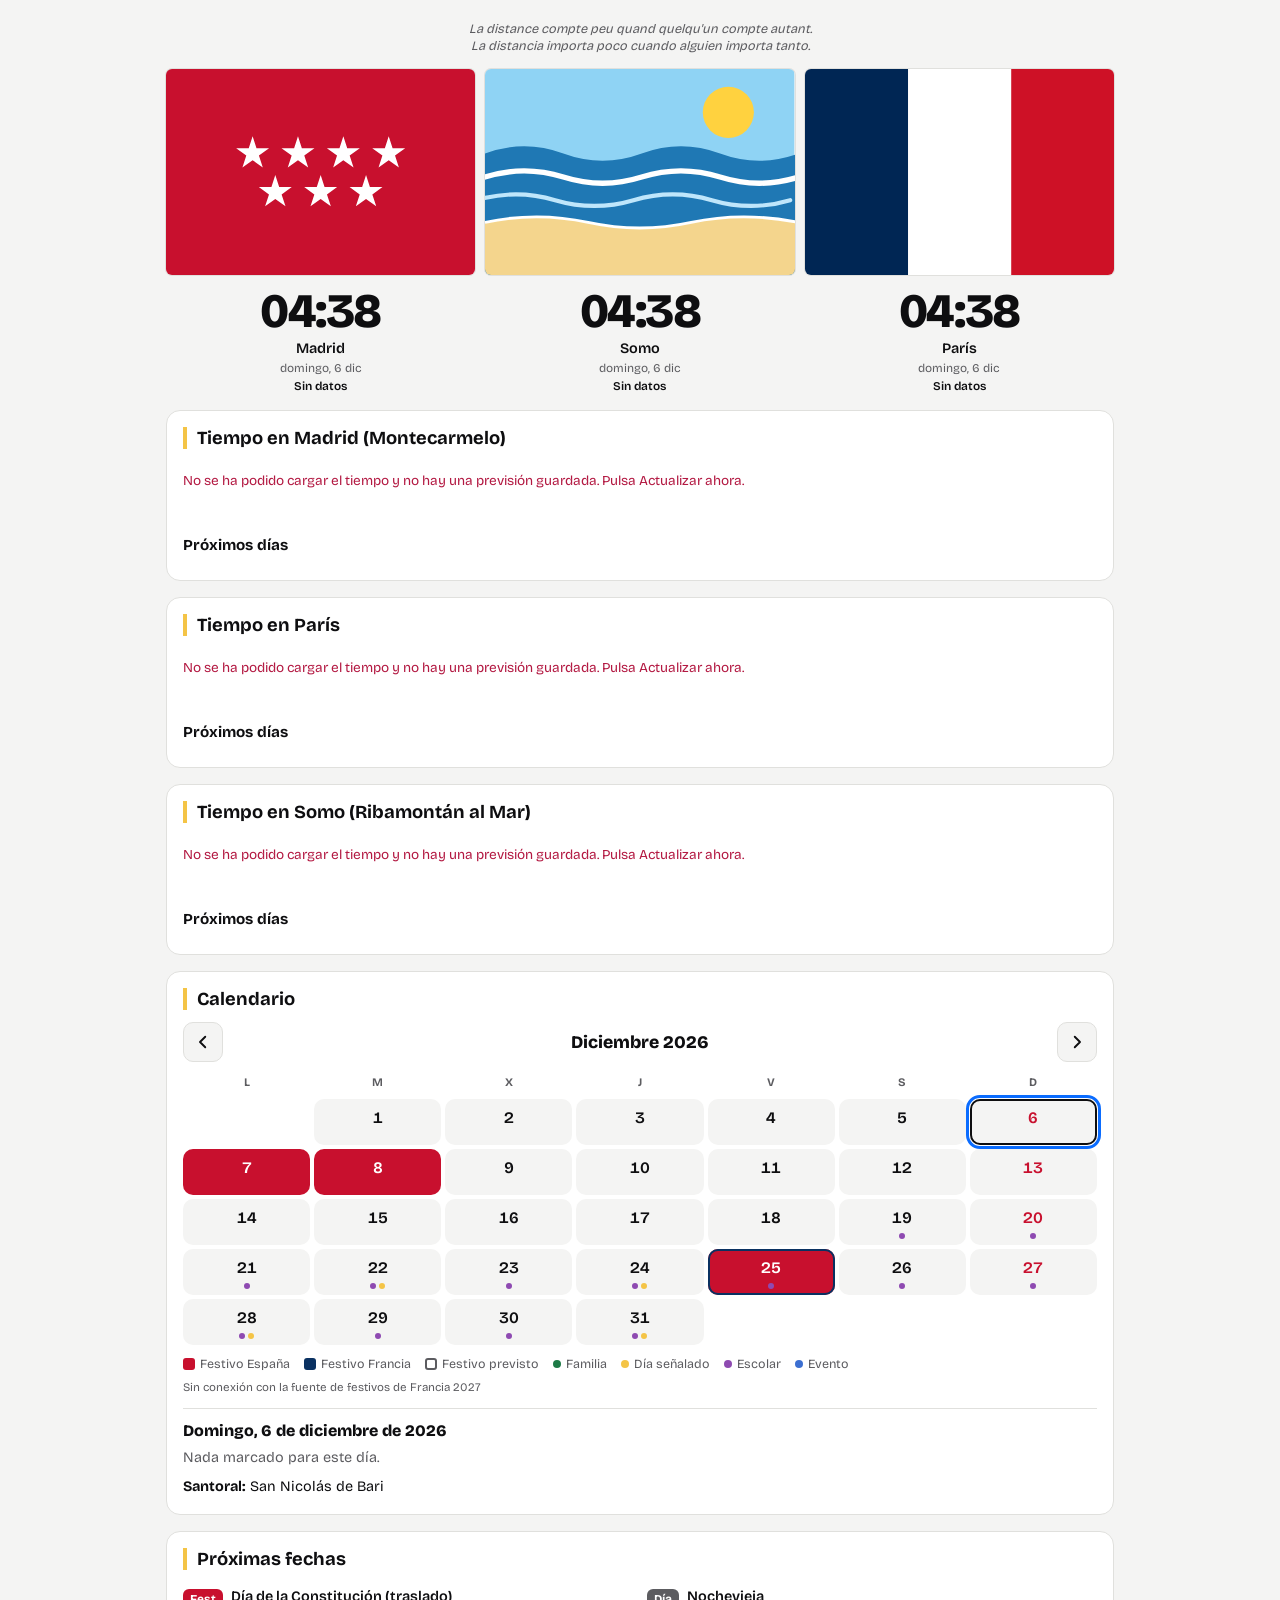
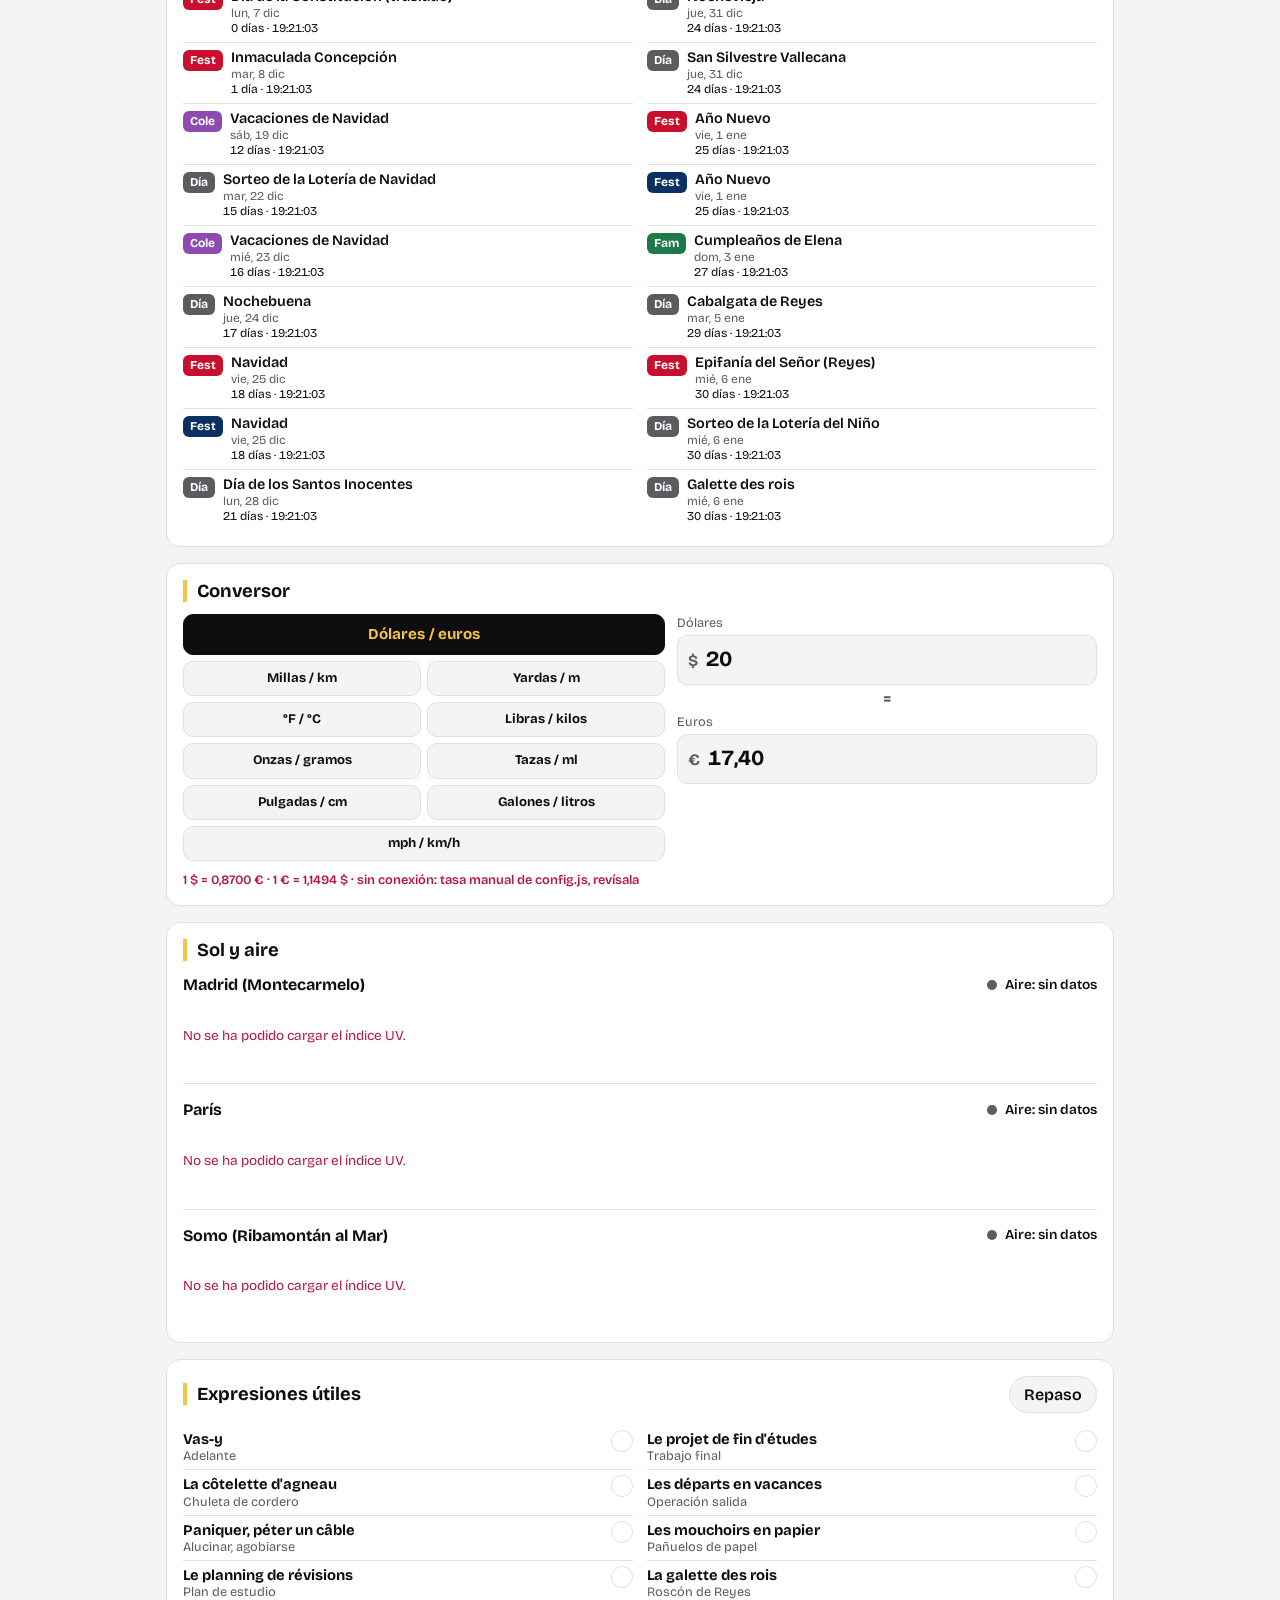
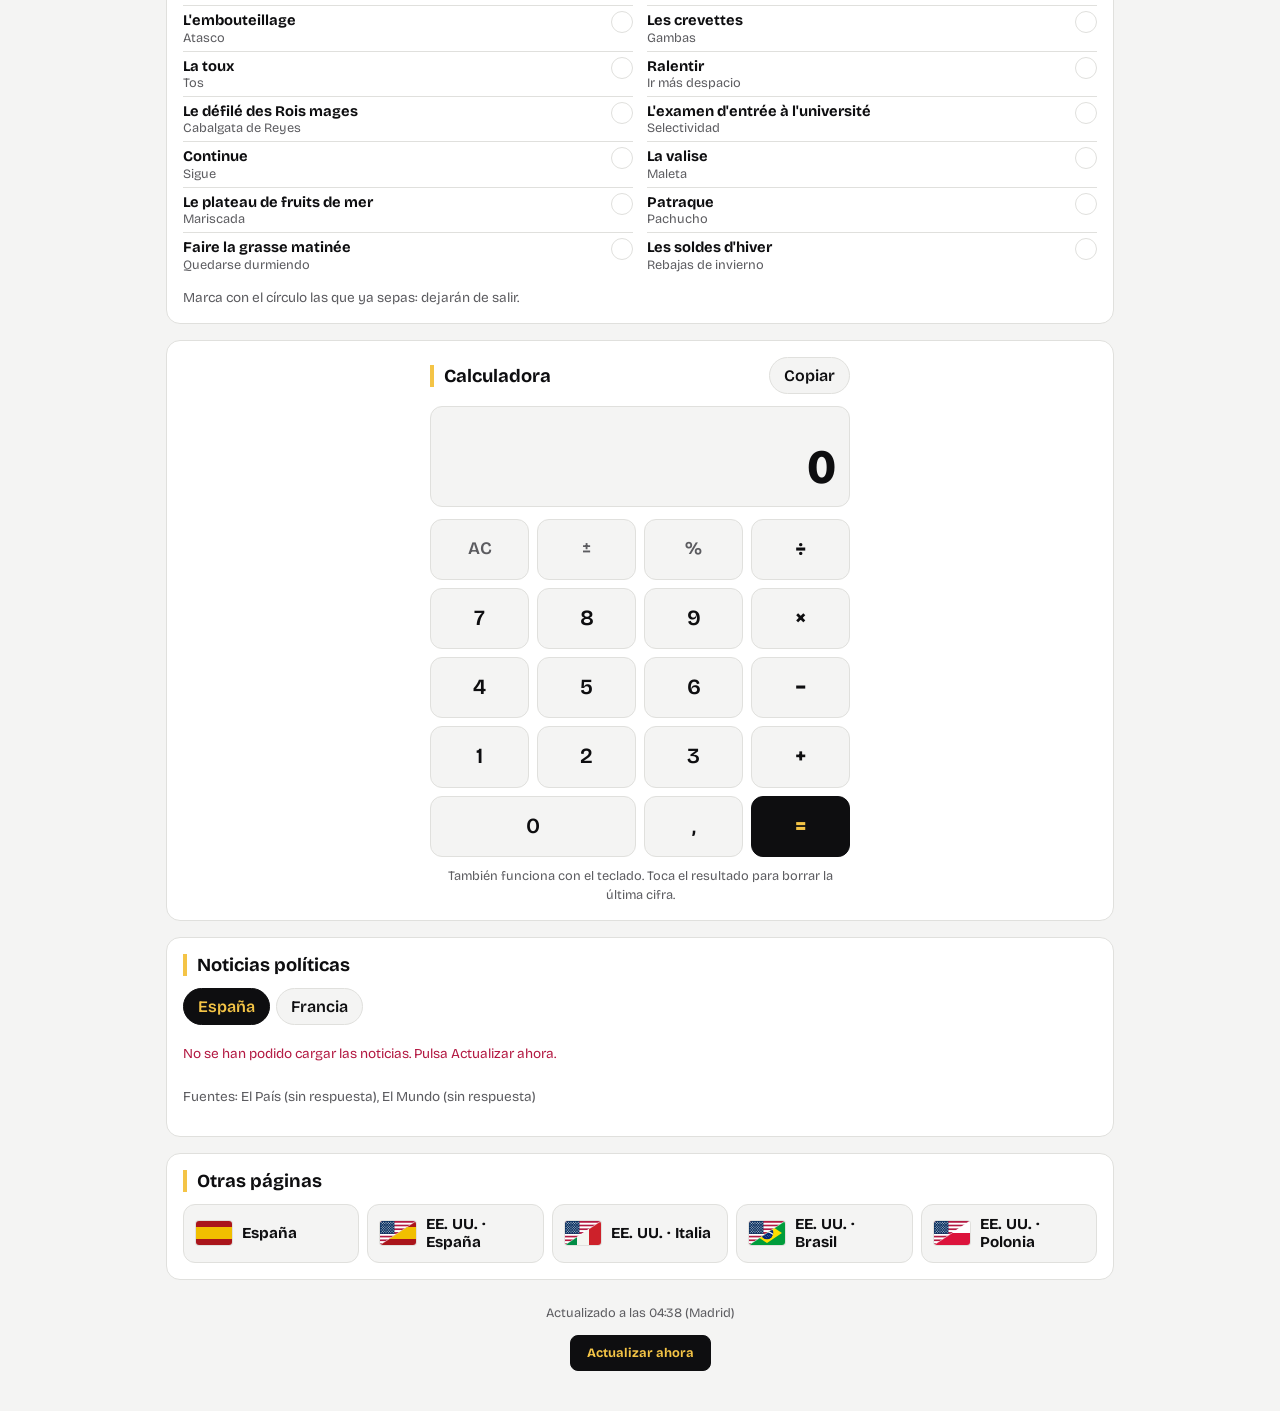
==== inicio/inicio-paris/index.html @ b89c776b "Add files via upload" ====
<!DOCTYPE html>
<html lang="es">
<head>
<meta charset="utf-8">
<meta name="viewport" content="width=device-width, initial-scale=1, viewport-fit=cover">
<meta name="robots" content="noindex, nofollow">
<meta name="theme-color" content="#0e0e10">
<title>Inicio</title>
<link rel="preconnect" href="https://fonts.googleapis.com">
<link rel="preconnect" href="https://fonts.gstatic.com" crossorigin="">
<link href="https://fonts.googleapis.com/css2?family=Bricolage+Grotesque:opsz,wght@12..96,400;12..96,600;12..96,800&amp;display=swap" rel="stylesheet">
<link rel="stylesheet" href="../apartados/base.css">
</head>
<body>
<!-- Apartados de esta página, en el orden en que se ven. Añadir uno = añadir una línea; quitarlo = borrarla.
     Disponibles: frase, relojes, tiempo, tiempo-buscador, avisos, calendario, proximas-fechas,
     conversor, sol-aire, expresiones, noticias, pie, aviso-dia. Todo lo demás se configura en config.js. -->
<main>
  <div data-apartado="frase"></div>
  <div data-apartado="relojes"></div>
  <div data-apartado="tiempo"></div>
  <div data-apartado="calendario"></div>
  <div data-apartado="proximas-fechas"></div>
  <div data-apartado="conversor"></div>
  <div data-apartado="sol-aire"></div>
  <div data-apartado="expresiones"></div>
  <div data-apartado="calculadora"></div>
  <div data-apartado="noticias"></div>
  <div data-apartado="acceso-resto"></div>
  <div data-apartado="pie"></div>
</main>
<div data-apartado="aviso-dia"></div>

<script src="config.js"></script>
<script src="../apartados/cargador.js"></script>
</body>
</html>
---- inicio/apartados/base.css ----
/* BASE: estilos comunes a todas las páginas
   Colores (claro y oscuro), tipografía, tarjetas, chips, etiquetas y estados.
   Cada apartado trae su propio CSS en modulos/<nombre>.css. */

:root {
  --paper: #f4f4f3;
  --surface: #ffffff;
  --ink: #0e0e10;
  --muted: #5c5c60;
  --line: #e0e0dd;
  /* Colores Ogemaw: dorado, gris y negro */
  --t-max: #c2410c;
  --t-min: #1d5fc4;
  --oh-gold: #f4c446;
  --oh-grey: #4c4c4e;
  --oh-black: #0e0e10;
  --oh-on-accent: #f4c446;     /* texto sobre fondo de acento */
  --oh-accent-bg: #0e0e10;     /* fondo de acento */
  --es-red: #aa151b;
  --c-pais: #aa151b;          /* se ajusta desde la bandera del país en config.js */
  --c-usa: #0a3161;
  --es-yellow: #f1bf00;
  --deep-blue: #0a3161;
  --warn: #b31942;
  --ok: #1d7a46;
  --mid: #a76a00;
  --focus: #0a6cff;
  --alert-bg: #fff1f2;
  --cloud: #aab3c5;
  --sun: #f2a900;
  --rain: #2f7de1;
  --snow: #7fa7ff;
  box-sizing: border-box;
  padding-top: env(safe-area-inset-top, 0px);
  padding-bottom: env(safe-area-inset-bottom, 0px);
  color-scheme: light dark;
}
@media (prefers-color-scheme: dark) {
  :root:not([data-theme="light"]) {
    --paper: #161618;
    --surface: #232325;
    --ink: #f2f2f2;
    --muted: #a3a3a8;
    --line: #3a3a3d;
    --oh-on-accent: #0e0e10;
    --oh-accent-bg: #f4c446;
    --t-max: #ff9466;
    --t-min: #7fb2ff;
    --ok: #4cc283;
    --mid: #e0a43a;
    --alert-bg: #3a1a20;
    --cloud: #8590a6;
    --c-usa: #2f5fa8;
  }
}
*, *::before, *::after { box-sizing: inherit; }
html { scroll-padding-top: env(safe-area-inset-top, 0px); }
body {
  margin: 0;
  background: var(--paper);
  color: var(--ink);
  font-family: "Bricolage Grotesque", -apple-system, "Segoe UI", Roboto, Helvetica, Arial, sans-serif;
  font-size: 16px;
  line-height: 1.45;
  -webkit-text-size-adjust: 100%;
}
main { max-width: 980px; margin: 0 auto; padding: 20px 16px 40px; }
h1 { font-size: 1rem; font-weight: 600; color: var(--muted); margin: 0 0 14px; text-align: center; }
h2 { font-size: 1.15rem; font-weight: 700; margin: 0 0 12px; padding-left: 10px; border-left: 4px solid var(--oh-gold); line-height: 1.2; }
.card {
  margin-top: 16px;
  background: var(--surface);
  border: 1px solid var(--line);
  border-radius: 14px;
  padding: 16px;
}
.muted { color: var(--muted); }
.small { font-size: 0.85rem; }
.num { font-variant-numeric: tabular-nums; }

.news-tabs { display: flex; gap: 6px; margin-bottom: 10px; }
.news-tabs[hidden] { display: none; }
.dot { width: 10px; height: 10px; border-radius: 50%; background: var(--muted); flex: none; }

.chip {
  font: inherit; font-weight: 600; color: var(--ink); background: var(--paper);
  border: 1px solid var(--line); border-radius: 999px; padding: 6px 14px; cursor: pointer;
}
.status { font-size: 0.85rem; color: var(--muted); padding: 8px 0; }
.status.warn { color: var(--warn); }
.chip[aria-pressed="true"] { background: var(--oh-accent-bg); border-color: var(--oh-accent-bg); color: var(--oh-on-accent); }

.tag { font-size: 0.75rem; font-weight: 700; border-radius: 6px; padding: 2px 7px; color: #ffffff; min-width: 2.6em; text-align: center; }
.tag.Fest { background: var(--c-pais); }
.tag.FestU { background: var(--c-usa); }
.tag.Dia { background: var(--muted); }
.tag.Fam { background: var(--ok); }
.tag.Evt { background: #3c6fd1; }
.tag.Esc { background: #8e4ab1; }

button:focus-visible { outline: 2px solid var(--focus); outline-offset: 2px; }

@media (max-width: 520px) {
  main { padding: 14px 10px 32px; }
  .card { padding: 14px 12px; }
}
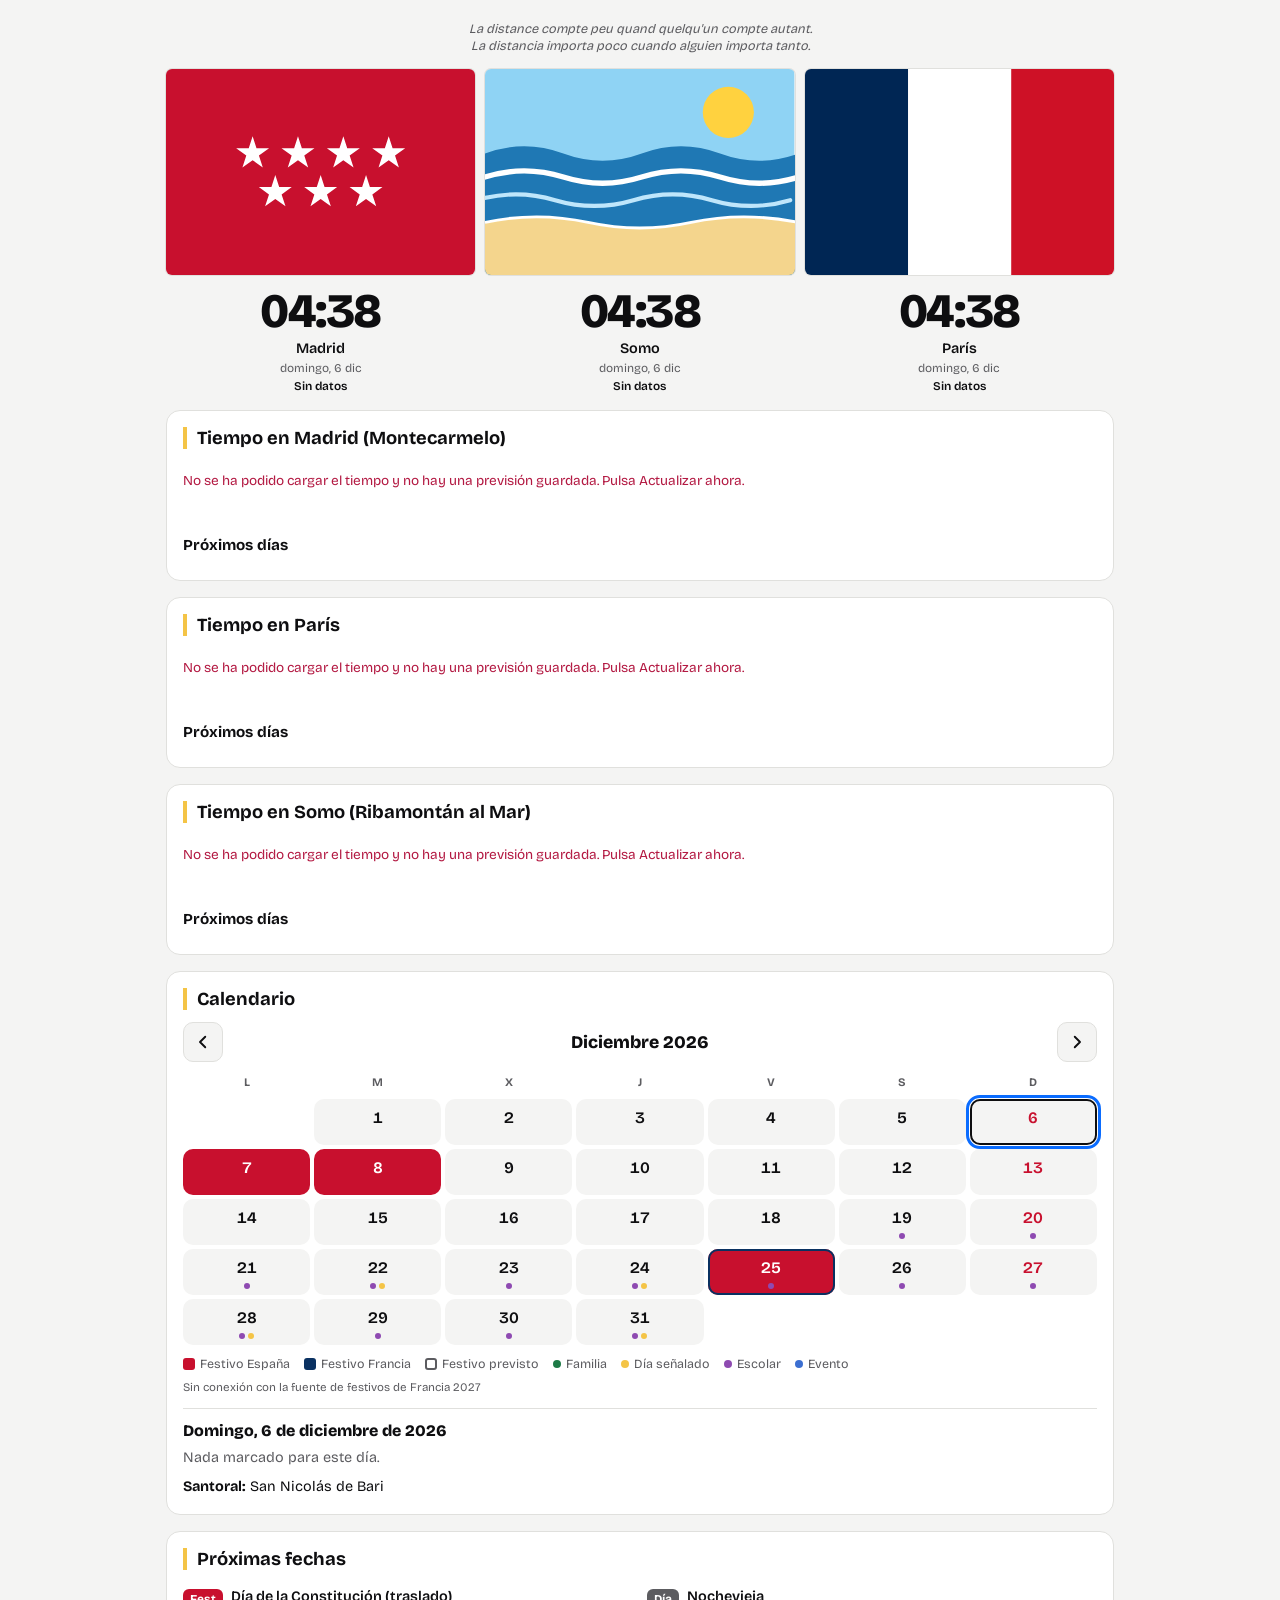
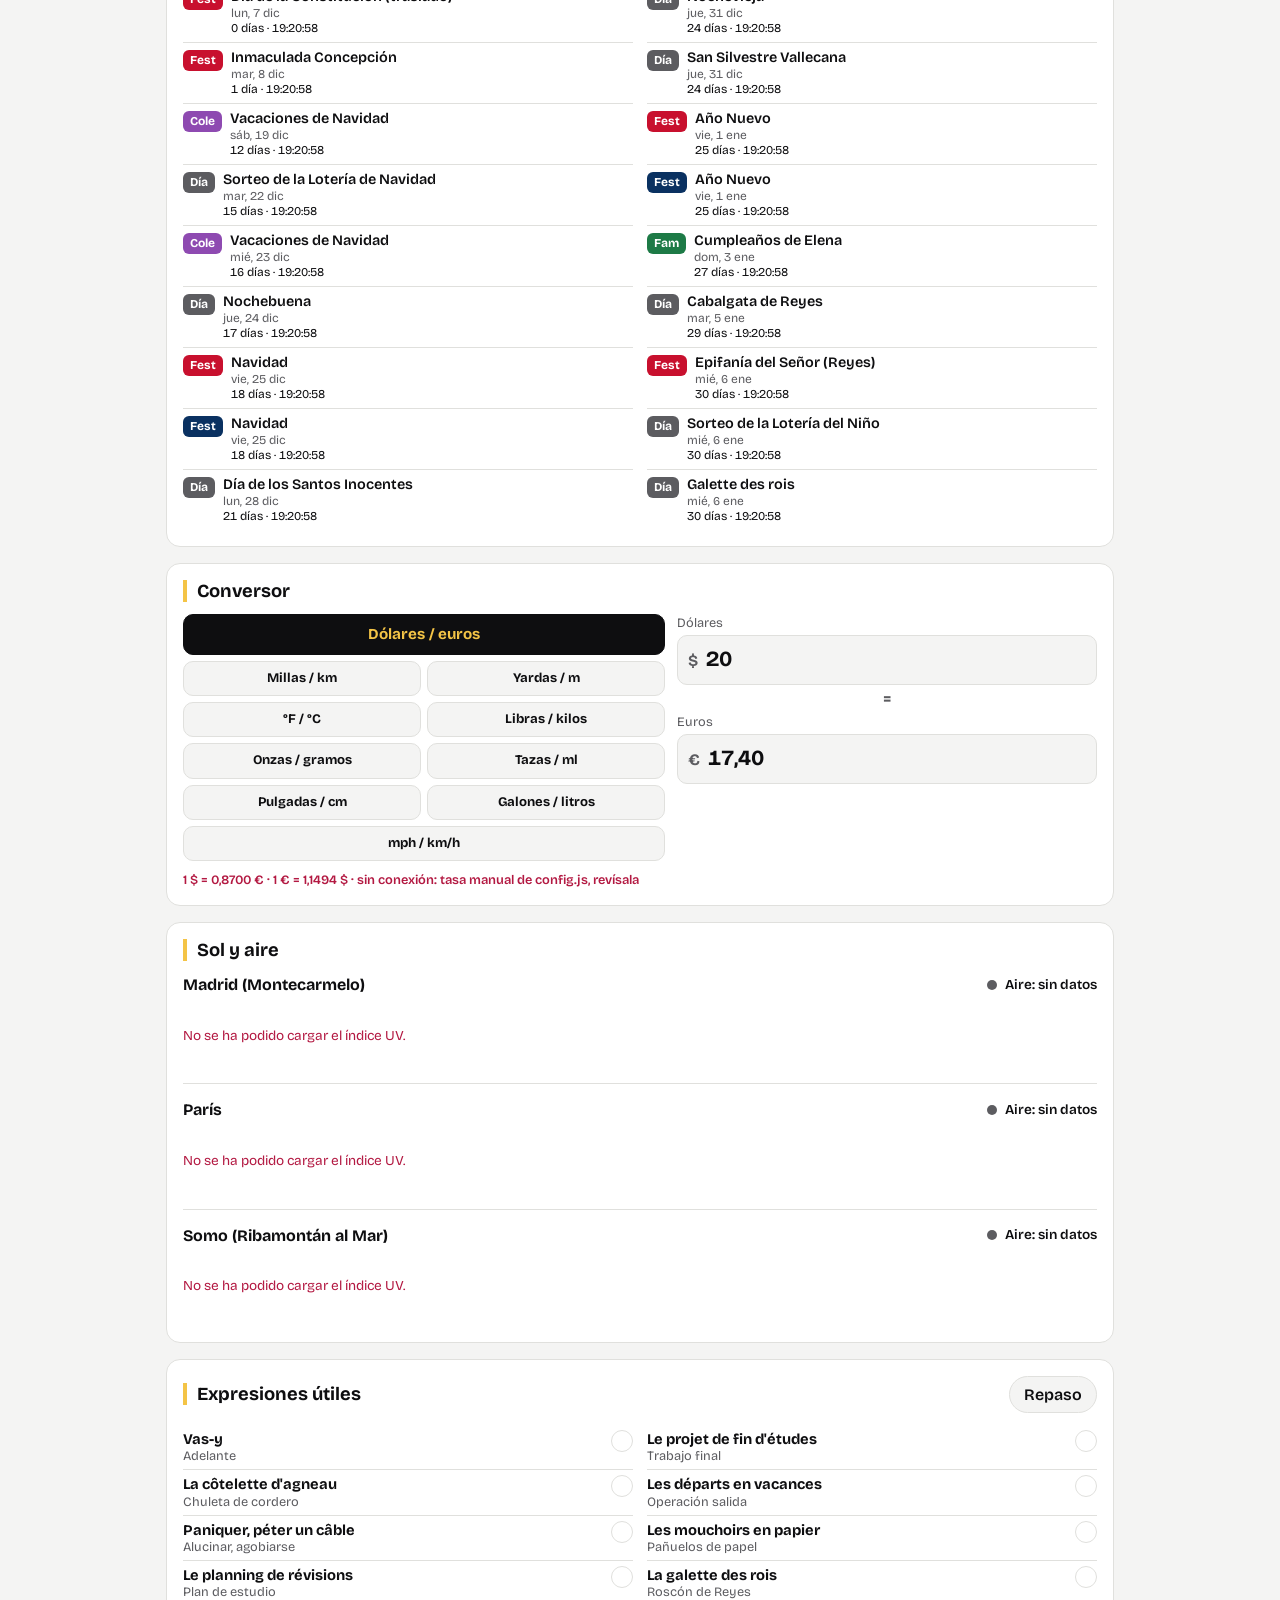
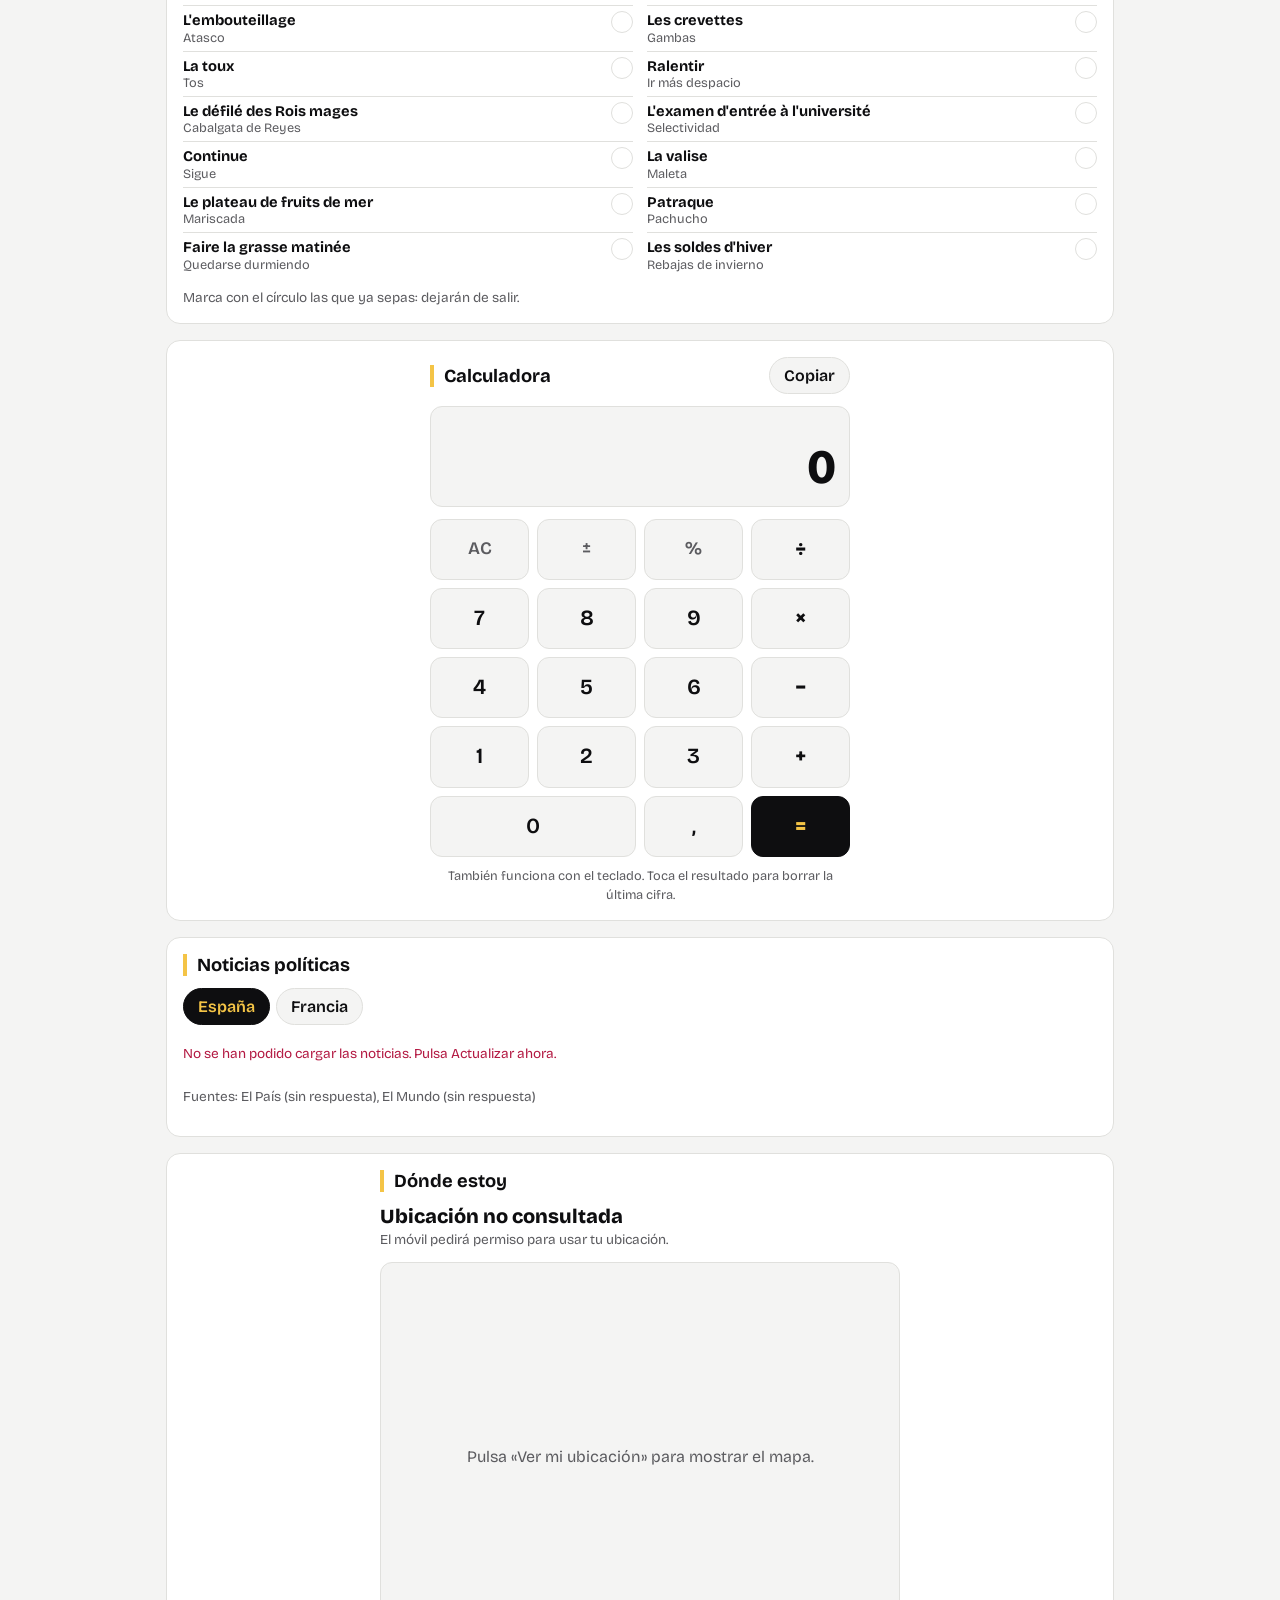
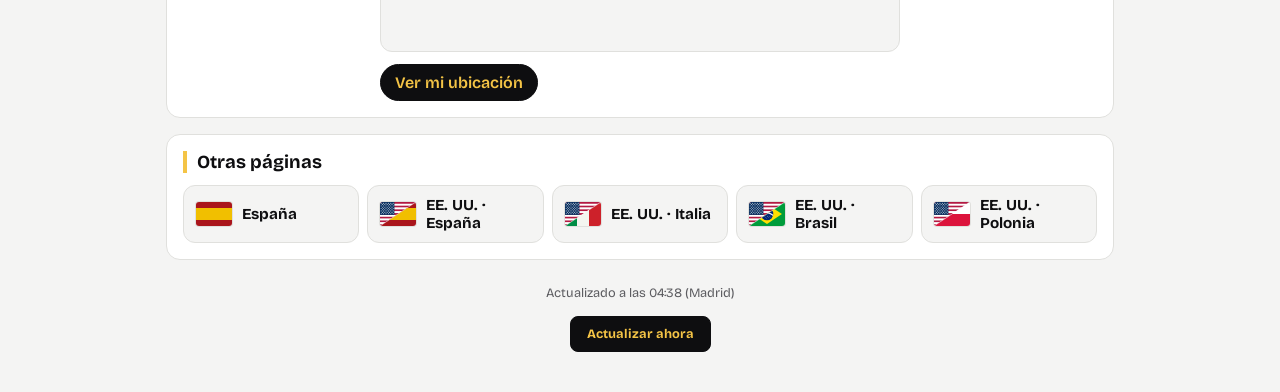
==== commit 1a9fc496: "Add files via upload" ====
--- a/inicio/inicio-paris/index.html
+++ b/inicio/inicio-paris/index.html
@@ -26,6 +26,7 @@
   <div data-apartado="expresiones"></div>
   <div data-apartado="calculadora"></div>
   <div data-apartado="noticias"></div>
+ <div data-apartado="mapa"></div>
   <div data-apartado="acceso-resto"></div>
   <div data-apartado="pie"></div>
 </main>
